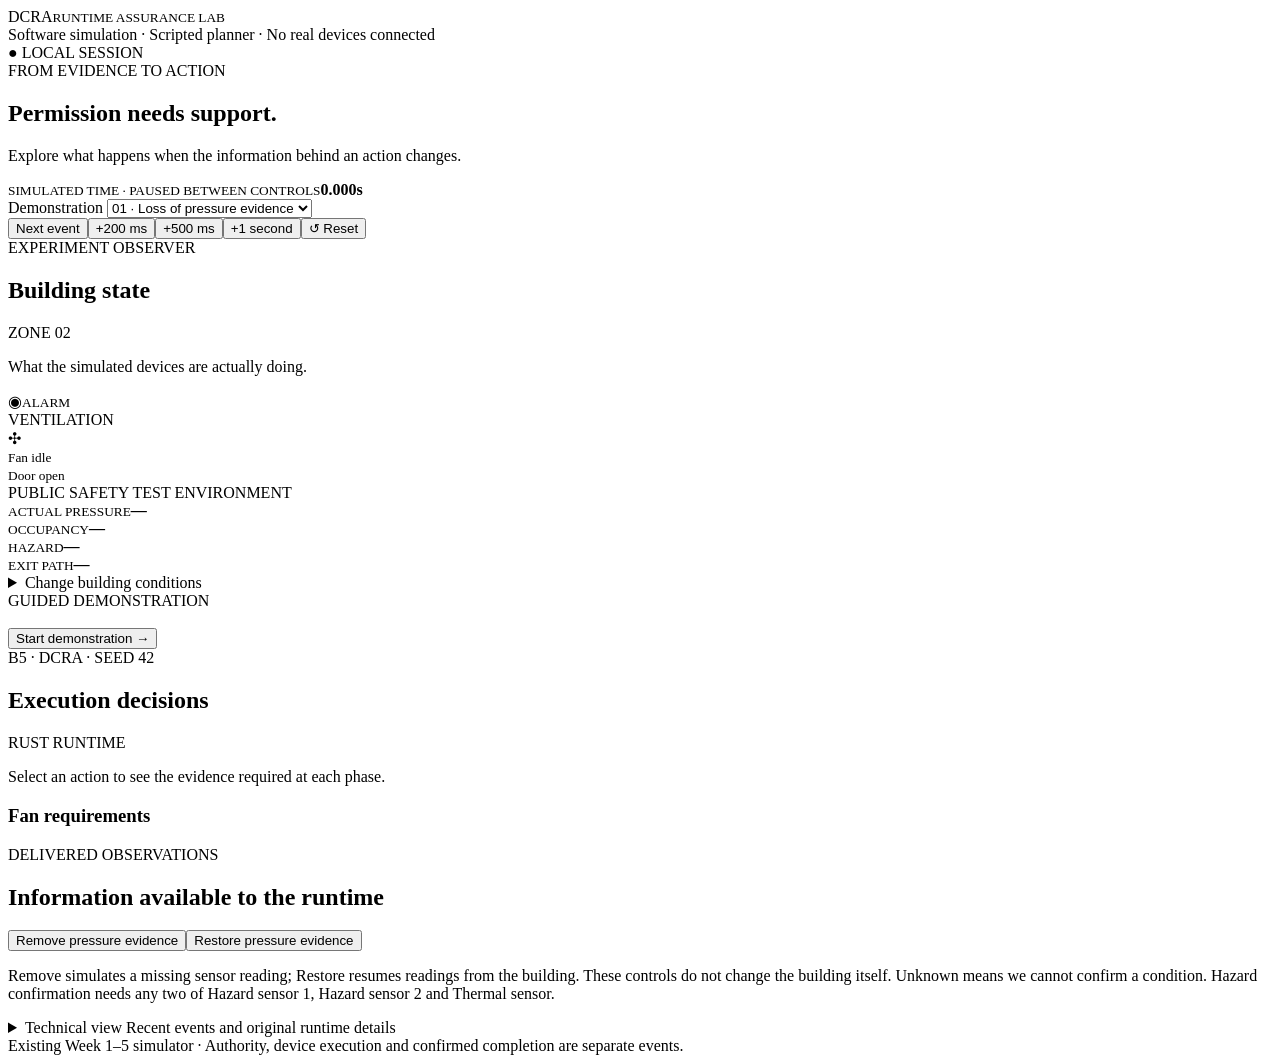
==== web/index.html @ f1623e0e "Add web demo and testing framework for DCRA simulation - Implemented a web server in `run_web_demo.p" ====
<!doctype html><html lang="en"><head><meta charset="utf-8"><meta name="viewport" content="width=device-width,initial-scale=1"><title>DCRA · Live building simulation</title><link rel="stylesheet" href="/style.css"></head><body>
<header><div class="brand">D<span>CRA</span><small>RUNTIME ASSURANCE LAB</small></div><div class="disclaimer">Software simulation · Scripted planner · No real devices connected</div><span class="live">● LOCAL SESSION</span></header>
<main><section class="intro"><div><div class="eyebrow">FROM EVIDENCE TO ACTION</div><h1>Permission needs support.</h1><p>Explore what happens when the information behind an action changes.</p></div><div class="clock"><small>SIMULATED TIME · PAUSED BETWEEN CONTROLS</small><strong id="clock">0.000<span>s</span></strong></div></section>
<div id="error" role="alert" hidden></div>
<section class="toolbar"><label>Demonstration <select id="preset"><option value="pressure">01 · Loss of pressure evidence</option><option value="late">02 · Permission arrives too late</option></select></label><div class="controls"><button data-control="step">Next event</button><button data-control="advance_200">+200 ms</button><button data-control="advance_500">+500 ms</button><button data-control="advance_1000">+1 second</button><button id="reset">↺ Reset</button></div></section>
<div class="layout"><section class="panel building"><div class="sectionhead"><div><div class="eyebrow">EXPERIMENT OBSERVER</div><h2>Building state</h2></div><span class="tag">ZONE 02</span></div><p class="caption">What the simulated devices are actually doing.</p>
<div class="scene"><div class="ceiling"></div><div class="alarm" id="alarm"><span>◉</span><small>ALARM</small></div><div class="duct"><span>VENTILATION</span><div class="fan" id="fan"><div class="rotor">✣</div></div><small id="fan-label">Fan idle</small></div><div class="window"><div></div><div></div></div><div class="door" id="door"><div class="doorleaf"><span></span></div><small id="door-label">Door open</small></div><div class="floor"></div><div class="zone-label">PUBLIC SAFETY TEST ENVIRONMENT</div></div><div class="plantstats"><div><small>ACTUAL PRESSURE</small><strong id="pressure-value">—</strong></div><div><small>OCCUPANCY</small><strong id="occupancy">—</strong></div><div><small>HAZARD</small><strong id="hazard-value">—</strong></div><div><small>EXIT PATH</small><strong id="egress-value">—</strong></div></div>
<details class="plant-controls"><summary>Change building conditions</summary><p class="caption">These change the building itself. Advance time for sensor readings to catch up (normally within 500 ms).</p><div class="condition"><strong>Hazard</strong><button data-control="hazard_on">Present</button><button data-control="hazard_off">Absent</button></div><div class="condition"><strong>Room</strong><button data-control="occupancy_occupied">Occupied</button><button data-control="occupancy_clear">Empty</button></div><div class="condition"><strong>Exit path</strong><button data-control="egress_blocked">Blocked</button><button data-control="egress_clear">Clear</button></div><div class="condition"><strong>Pressure</strong><button data-control="pressure_low">Low (20)</button><button data-control="pressure_normal">Normal (100)</button></div></details>
<div class="guided"><div class="eyebrow">GUIDED DEMONSTRATION</div><h3 id="guide-title"></h3><p id="guide-text"></p><button id="guide" class="primary">Start demonstration →</button></div></section>
<section class="panel assurance"><div class="sectionhead"><div><div class="eyebrow">B5 · DCRA · SEED 42</div><h2>Execution decisions</h2></div><span class="tag">RUST RUNTIME</span></div><p class="caption">Select an action to see the evidence required at each phase.</p><div id="actions"></div><div class="explanation"><h3 id="selected-title">Fan requirements</h3><div id="phases"></div></div></section></div>
<section class="panel evidence-panel"><div class="sectionhead"><div><div class="eyebrow">DELIVERED OBSERVATIONS</div><h2>Information available to the runtime</h2></div><div class="controls"><button data-control="pressure_drop">Remove pressure evidence</button><button data-control="pressure_restore">Restore pressure evidence</button></div></div><p class="caption">Remove simulates a missing sensor reading; Restore resumes readings from the building. These controls do not change the building itself. Unknown means we cannot confirm a condition. Hazard confirmation needs any two of Hazard sensor 1, Hazard sensor 2 and Thermal sensor.</p><div id="evidence" class="evidence-grid"></div></section>
<details class="panel events"><summary>Technical view <span>Recent events and original runtime details</span></summary><div id="events"></div></details><footer>Existing Week 1–5 simulator · Authority, device execution and confirmed completion are separate events.</footer></main><script src="/app.js"></script></body></html>
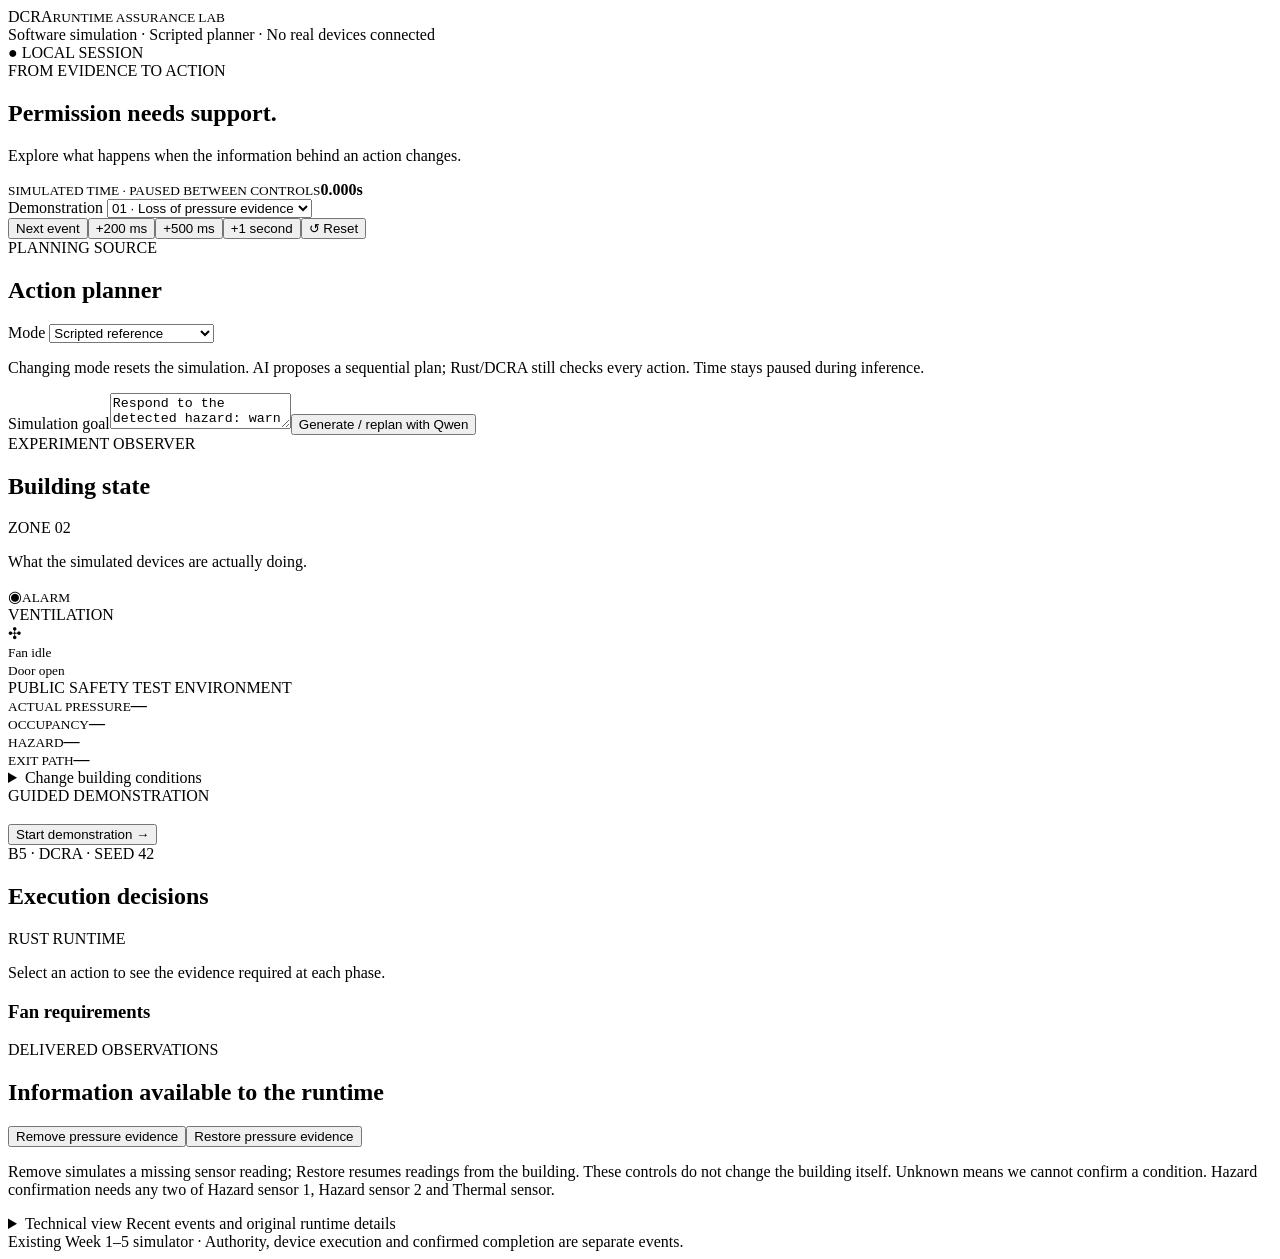
==== commit b057f335: "feat: integrate local AI planner with Ollama for sequential action proposals - Added support for an " ====
--- a/web/index.html
+++ b/web/index.html
@@ -1,8 +1,9 @@
 <!doctype html><html lang="en"><head><meta charset="utf-8"><meta name="viewport" content="width=device-width,initial-scale=1"><title>DCRA · Live building simulation</title><link rel="stylesheet" href="/style.css"></head><body>
-<header><div class="brand">D<span>CRA</span><small>RUNTIME ASSURANCE LAB</small></div><div class="disclaimer">Software simulation · Scripted planner · No real devices connected</div><span class="live">● LOCAL SESSION</span></header>
+<header><div class="brand">D<span>CRA</span><small>RUNTIME ASSURANCE LAB</small></div><div class="disclaimer">Software simulation · <span id="planner-label">Scripted planner</span> · No real devices connected</div><span class="live">● LOCAL SESSION</span></header>
 <main><section class="intro"><div><div class="eyebrow">FROM EVIDENCE TO ACTION</div><h1>Permission needs support.</h1><p>Explore what happens when the information behind an action changes.</p></div><div class="clock"><small>SIMULATED TIME · PAUSED BETWEEN CONTROLS</small><strong id="clock">0.000<span>s</span></strong></div></section>
 <div id="error" role="alert" hidden></div>
 <section class="toolbar"><label>Demonstration <select id="preset"><option value="pressure">01 · Loss of pressure evidence</option><option value="late">02 · Permission arrives too late</option></select></label><div class="controls"><button data-control="step">Next event</button><button data-control="advance_200">+200 ms</button><button data-control="advance_500">+500 ms</button><button data-control="advance_1000">+1 second</button><button id="reset">↺ Reset</button></div></section>
+<section class="panel planner-panel"><div class="sectionhead"><div><div class="eyebrow">PLANNING SOURCE</div><h2>Action planner</h2></div><label>Mode <select id="planner-mode"><option value="scripted">Scripted reference</option><option value="ai">AI · Ollama Qwen3 1.7B</option></select></label></div><p class="caption">Changing mode resets the simulation. AI proposes a sequential plan; Rust/DCRA still checks every action. Time stays paused during inference.</p><label for="goal">Simulation goal</label><textarea id="goal" rows="2" maxlength="400">Respond to the detected hazard: warn occupants, establish safe ventilation, then close the door only when the room and exit are clear.</textarea><button id="generate-plan" class="primary">Generate / replan with Qwen</button><span id="planning-status" role="status"></span><div id="proposal" aria-live="polite"></div></section>
 <div class="layout"><section class="panel building"><div class="sectionhead"><div><div class="eyebrow">EXPERIMENT OBSERVER</div><h2>Building state</h2></div><span class="tag">ZONE 02</span></div><p class="caption">What the simulated devices are actually doing.</p>
 <div class="scene"><div class="ceiling"></div><div class="alarm" id="alarm"><span>◉</span><small>ALARM</small></div><div class="duct"><span>VENTILATION</span><div class="fan" id="fan"><div class="rotor">✣</div></div><small id="fan-label">Fan idle</small></div><div class="window"><div></div><div></div></div><div class="door" id="door"><div class="doorleaf"><span></span></div><small id="door-label">Door open</small></div><div class="floor"></div><div class="zone-label">PUBLIC SAFETY TEST ENVIRONMENT</div></div><div class="plantstats"><div><small>ACTUAL PRESSURE</small><strong id="pressure-value">—</strong></div><div><small>OCCUPANCY</small><strong id="occupancy">—</strong></div><div><small>HAZARD</small><strong id="hazard-value">—</strong></div><div><small>EXIT PATH</small><strong id="egress-value">—</strong></div></div>
 <details class="plant-controls"><summary>Change building conditions</summary><p class="caption">These change the building itself. Advance time for sensor readings to catch up (normally within 500 ms).</p><div class="condition"><strong>Hazard</strong><button data-control="hazard_on">Present</button><button data-control="hazard_off">Absent</button></div><div class="condition"><strong>Room</strong><button data-control="occupancy_occupied">Occupied</button><button data-control="occupancy_clear">Empty</button></div><div class="condition"><strong>Exit path</strong><button data-control="egress_blocked">Blocked</button><button data-control="egress_clear">Clear</button></div><div class="condition"><strong>Pressure</strong><button data-control="pressure_low">Low (20)</button><button data-control="pressure_normal">Normal (100)</button></div></details>
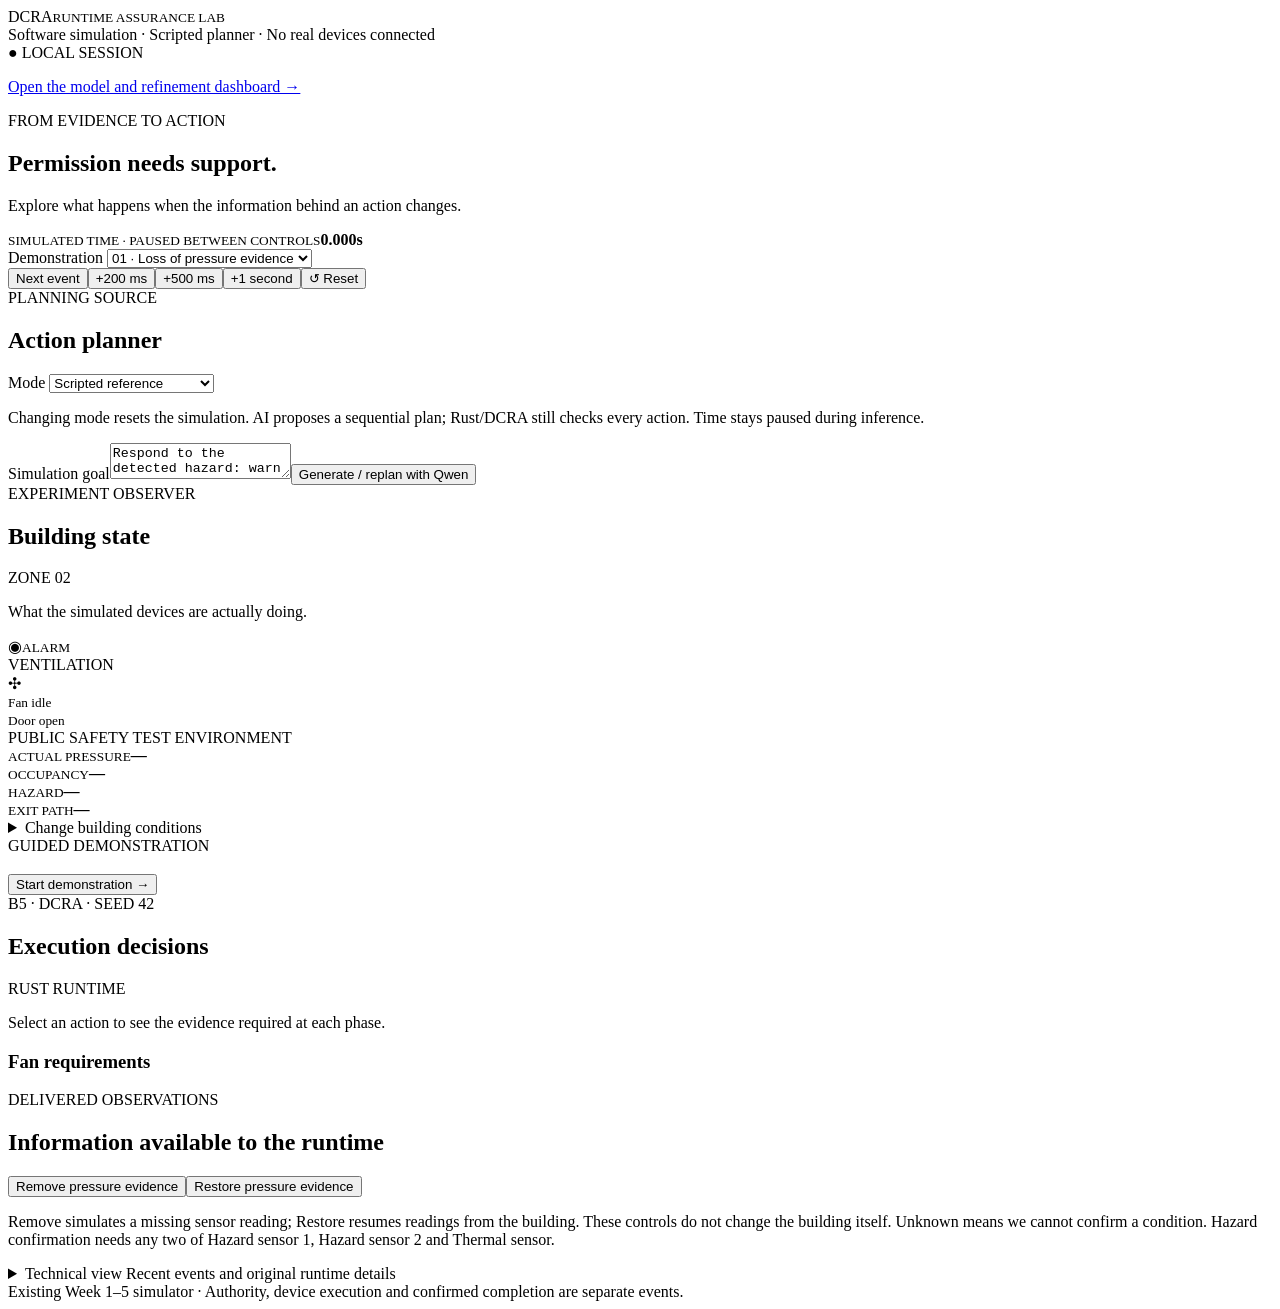
==== commit 142ec84d: "Add tests for physical claims and refinement policies; implement web model interface - Introduced a " ====
--- a/web/index.html
+++ b/web/index.html
@@ -1,6 +1,6 @@
 <!doctype html><html lang="en"><head><meta charset="utf-8"><meta name="viewport" content="width=device-width,initial-scale=1"><title>DCRA · Live building simulation</title><link rel="stylesheet" href="/style.css"></head><body>
 <header><div class="brand">D<span>CRA</span><small>RUNTIME ASSURANCE LAB</small></div><div class="disclaimer">Software simulation · <span id="planner-label">Scripted planner</span> · No real devices connected</div><span class="live">● LOCAL SESSION</span></header>
-<main><section class="intro"><div><div class="eyebrow">FROM EVIDENCE TO ACTION</div><h1>Permission needs support.</h1><p>Explore what happens when the information behind an action changes.</p></div><div class="clock"><small>SIMULATED TIME · PAUSED BETWEEN CONTROLS</small><strong id="clock">0.000<span>s</span></strong></div></section>
+<main><p><a href="/model">Open the model and refinement dashboard →</a></p><section class="intro"><div><div class="eyebrow">FROM EVIDENCE TO ACTION</div><h1>Permission needs support.</h1><p>Explore what happens when the information behind an action changes.</p></div><div class="clock"><small>SIMULATED TIME · PAUSED BETWEEN CONTROLS</small><strong id="clock">0.000<span>s</span></strong></div></section>
 <div id="error" role="alert" hidden></div>
 <section class="toolbar"><label>Demonstration <select id="preset"><option value="pressure">01 · Loss of pressure evidence</option><option value="late">02 · Permission arrives too late</option></select></label><div class="controls"><button data-control="step">Next event</button><button data-control="advance_200">+200 ms</button><button data-control="advance_500">+500 ms</button><button data-control="advance_1000">+1 second</button><button id="reset">↺ Reset</button></div></section>
 <section class="panel planner-panel"><div class="sectionhead"><div><div class="eyebrow">PLANNING SOURCE</div><h2>Action planner</h2></div><label>Mode <select id="planner-mode"><option value="scripted">Scripted reference</option><option value="ai">AI · Ollama Qwen3 1.7B</option></select></label></div><p class="caption">Changing mode resets the simulation. AI proposes a sequential plan; Rust/DCRA still checks every action. Time stays paused during inference.</p><label for="goal">Simulation goal</label><textarea id="goal" rows="2" maxlength="400">Respond to the detected hazard: warn occupants, establish safe ventilation, then close the door only when the room and exit are clear.</textarea><button id="generate-plan" class="primary">Generate / replan with Qwen</button><span id="planning-status" role="status"></span><div id="proposal" aria-live="polite"></div></section>
